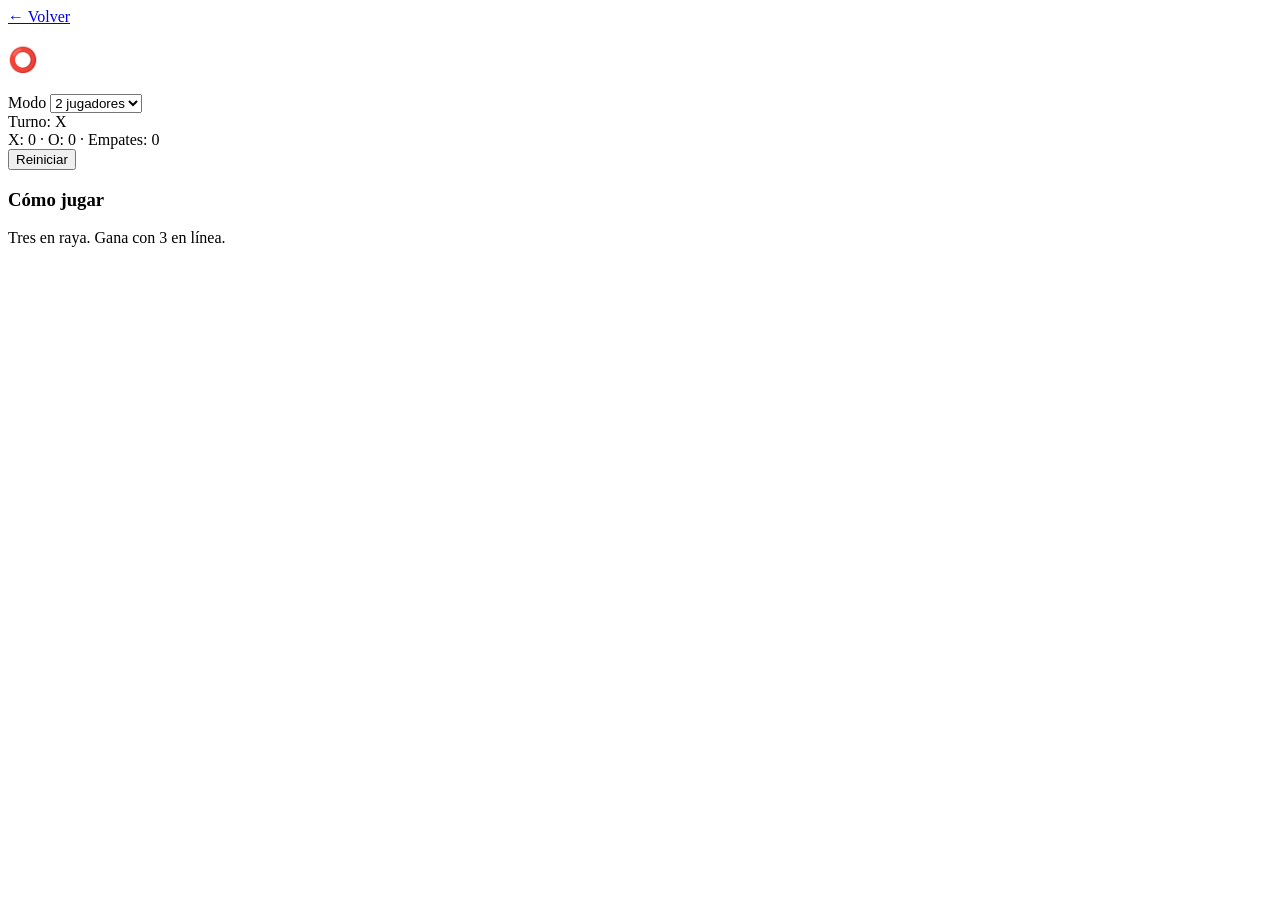
==== 1gato.html @ 18779096 "Add files via upload" ====
<!DOCTYPE html>
<html lang="es">
<head><meta charset="UTF-8"><meta name="viewport" content="width=device-width, initial-scale=1.0">
<title>Gato - MiniSteam</title><link rel="stylesheet" href="css/1styles.css"></head>
<body>
<div class="topbar"><a href="1index.html" class="btn small ghost">← Volver</a></div>
<div class="game-wrap">
<div class="game-main"><h2 style="color:#fff">⭕ Gato</h2>
<div class="controls"><label class="badge">Modo <select id="mode"><option value="pvp">2 jugadores</option><option value="cpu">Vs CPU</option></select></label></div>
<div class="score" id="status">Turno: X</div>
<div id="board"></div>
<div class="score">X: <span id="sx">0</span> · O: <span id="so">0</span> · Empates: <span id="se">0</span></div>
<div class="controls"><button id="restart" class="btn small">Reiniciar</button></div></div>
<aside class="game-side"><h3>Cómo jugar</h3><p>Tres en raya. Gana con 3 en línea.</p></aside>
</div>
<script src="js/1gato.js"></script>
</body></html>
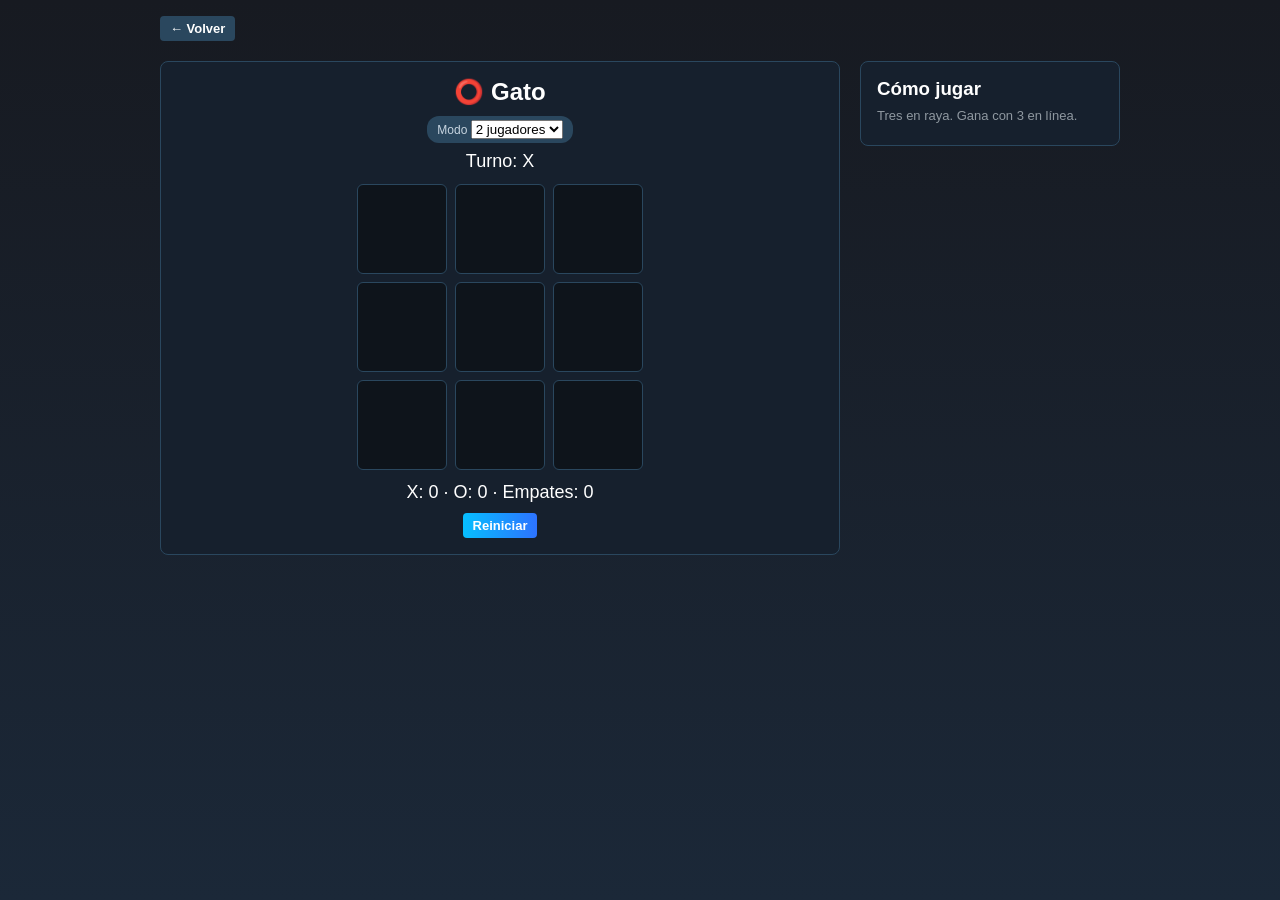
==== commit 4bf3a05e: "Add files via upload" ====
--- a/1gato.html
+++ b/1gato.html
@@ -1,9 +1,9 @@
 <!DOCTYPE html>
 <html lang="es">
 <head><meta charset="UTF-8"><meta name="viewport" content="width=device-width, initial-scale=1.0">
-<title>Gato - MiniSteam</title><link rel="stylesheet" href="css/1styles.css"></head>
+<title>Gato - MiniSteam</title><link rel="stylesheet" href="CSS/1styles.css"></head>
 <body>
-<div class="topbar"><a href="1index.html" class="btn small ghost">← Volver</a></div>
+<div class="topbar"><a href="index.html" class="btn small ghost">← Volver</a></div>
 <div class="game-wrap">
 <div class="game-main"><h2 style="color:#fff">⭕ Gato</h2>
 <div class="controls"><label class="badge">Modo <select id="mode"><option value="pvp">2 jugadores</option><option value="cpu">Vs CPU</option></select></label></div>
@@ -13,5 +13,5 @@
 <div class="controls"><button id="restart" class="btn small">Reiniciar</button></div></div>
 <aside class="game-side"><h3>Cómo jugar</h3><p>Tres en raya. Gana con 3 en línea.</p></aside>
 </div>
-<script src="js/1gato.js"></script>
+<script src="JS/1gato.js"></script>
 </body></html>
--- a/CSS/1styles.css
+++ b/CSS/1styles.css
@@ -0,0 +1,45 @@
+:root{
+  --bg:#171a21; --bg2:#1b2838; --card:#16202d; --line:#2a475e;
+  --accent:#66c0f4; --text:#c7d5e0; --muted:#8f98a0;
+}
+*{box-sizing:border-box;margin:0;padding:0}
+body{background:linear-gradient(180deg,var(--bg),var(--bg2));color:var(--text);font-family:"Segoe UI",Arial,sans-serif;min-height:100vh}
+a{color:var(--accent);text-decoration:none}
+.navbar{display:flex;align-items:center;gap:16px;padding:12px 24px;background:#171a21;border-bottom:1px solid var(--line);position:sticky;top:0;z-index:10;flex-wrap:wrap}
+.logo{font-weight:800;font-size:22px;color:#fff}
+.logo span{color:var(--accent)}
+.nav-links{display:flex;gap:14px}
+.nav-links a{color:var(--muted);font-weight:600}
+.nav-links a.active,.nav-links a:hover{color:#fff}
+.search{margin-left:auto;padding:8px 12px;border-radius:4px;border:1px solid var(--line);background:#0e141b;color:var(--text);min-width:200px}
+.btn{background:linear-gradient(90deg,#06bfff,#2d73ff);border:0;color:#fff;padding:8px 16px;border-radius:4px;cursor:pointer;font-weight:700}
+.btn:hover{filter:brightness(1.15)}
+.btn.ghost{background:#2a475e}
+.btn.small{padding:5px 10px;font-size:13px}
+.hero{max-width:1100px;margin:24px auto;padding:24px;background:linear-gradient(135deg,#2a475e,#1b2838);border-radius:8px;display:flex;gap:24px;align-items:center;min-height:220px}
+.hero-art{width:280px;height:160px;border-radius:6px;flex-shrink:0;display:flex;align-items:center;justify-content:center;font-size:70px;background:#0e141b;border:1px solid var(--line)}
+.hero h1{color:#fff;font-size:32px;margin-bottom:8px}
+.hero p{color:var(--muted);margin-bottom:14px}
+.container{max-width:1100px;margin:0 auto;padding:0 24px 40px}
+.section-title{margin:18px 0 12px;color:#fff}
+.grid{display:grid;grid-template-columns:repeat(auto-fill,minmax(230px,1fr));gap:16px}
+.card{background:var(--card);border:1px solid var(--line);border-radius:8px;overflow:hidden;display:flex;flex-direction:column}
+.card-art{height:130px;display:flex;align-items:center;justify-content:center;font-size:56px;background:#0e141b}
+.card-body{padding:12px;display:flex;flex-direction:column;gap:8px;flex:1}
+.card-body h3{color:#fff}
+.tag{font-size:11px;background:#2a475e;display:inline-block;padding:2px 8px;border-radius:10px;color:var(--accent);width:fit-content}
+.card-body p{font-size:13px;color:var(--muted);flex:1}
+.footer{text-align:center;color:var(--muted);padding:24px;font-size:13px}
+.game-wrap{max-width:1000px;margin:20px auto;padding:0 20px 40px;display:flex;gap:20px;flex-wrap:wrap}
+.game-main{flex:1;min-width:300px;background:var(--card);border:1px solid var(--line);border-radius:8px;padding:16px;text-align:center}
+.game-side{width:260px;background:var(--card);border:1px solid var(--line);border-radius:8px;padding:16px;height:fit-content}
+.game-side h3{color:#fff;margin-bottom:8px}
+.game-side p,.game-side li{font-size:13px;color:var(--muted);margin-bottom:6px}
+canvas{background:#0e141b;border:1px solid var(--line);border-radius:4px;max-width:100%}
+#board{display:grid;grid-template-columns:repeat(3,90px);gap:8px;justify-content:center;margin:12px 0}
+#board button{width:90px;height:90px;font-size:42px;font-weight:800;background:#0e141b;color:#fff;border:1px solid var(--line);border-radius:6px;cursor:pointer}
+.topbar{max-width:1000px;margin:0 auto;padding:16px 20px 0;display:flex;gap:12px}
+.badge{background:#2a475e;padding:4px 10px;border-radius:12px;font-size:12px}
+.score{font-size:18px;color:#fff;margin:8px 0}
+.controls{display:flex;gap:8px;justify-content:center;margin-top:10px;flex-wrap:wrap}
+@media(max-width:700px){.hero{flex-direction:column}.hero-art{width:100%}}
